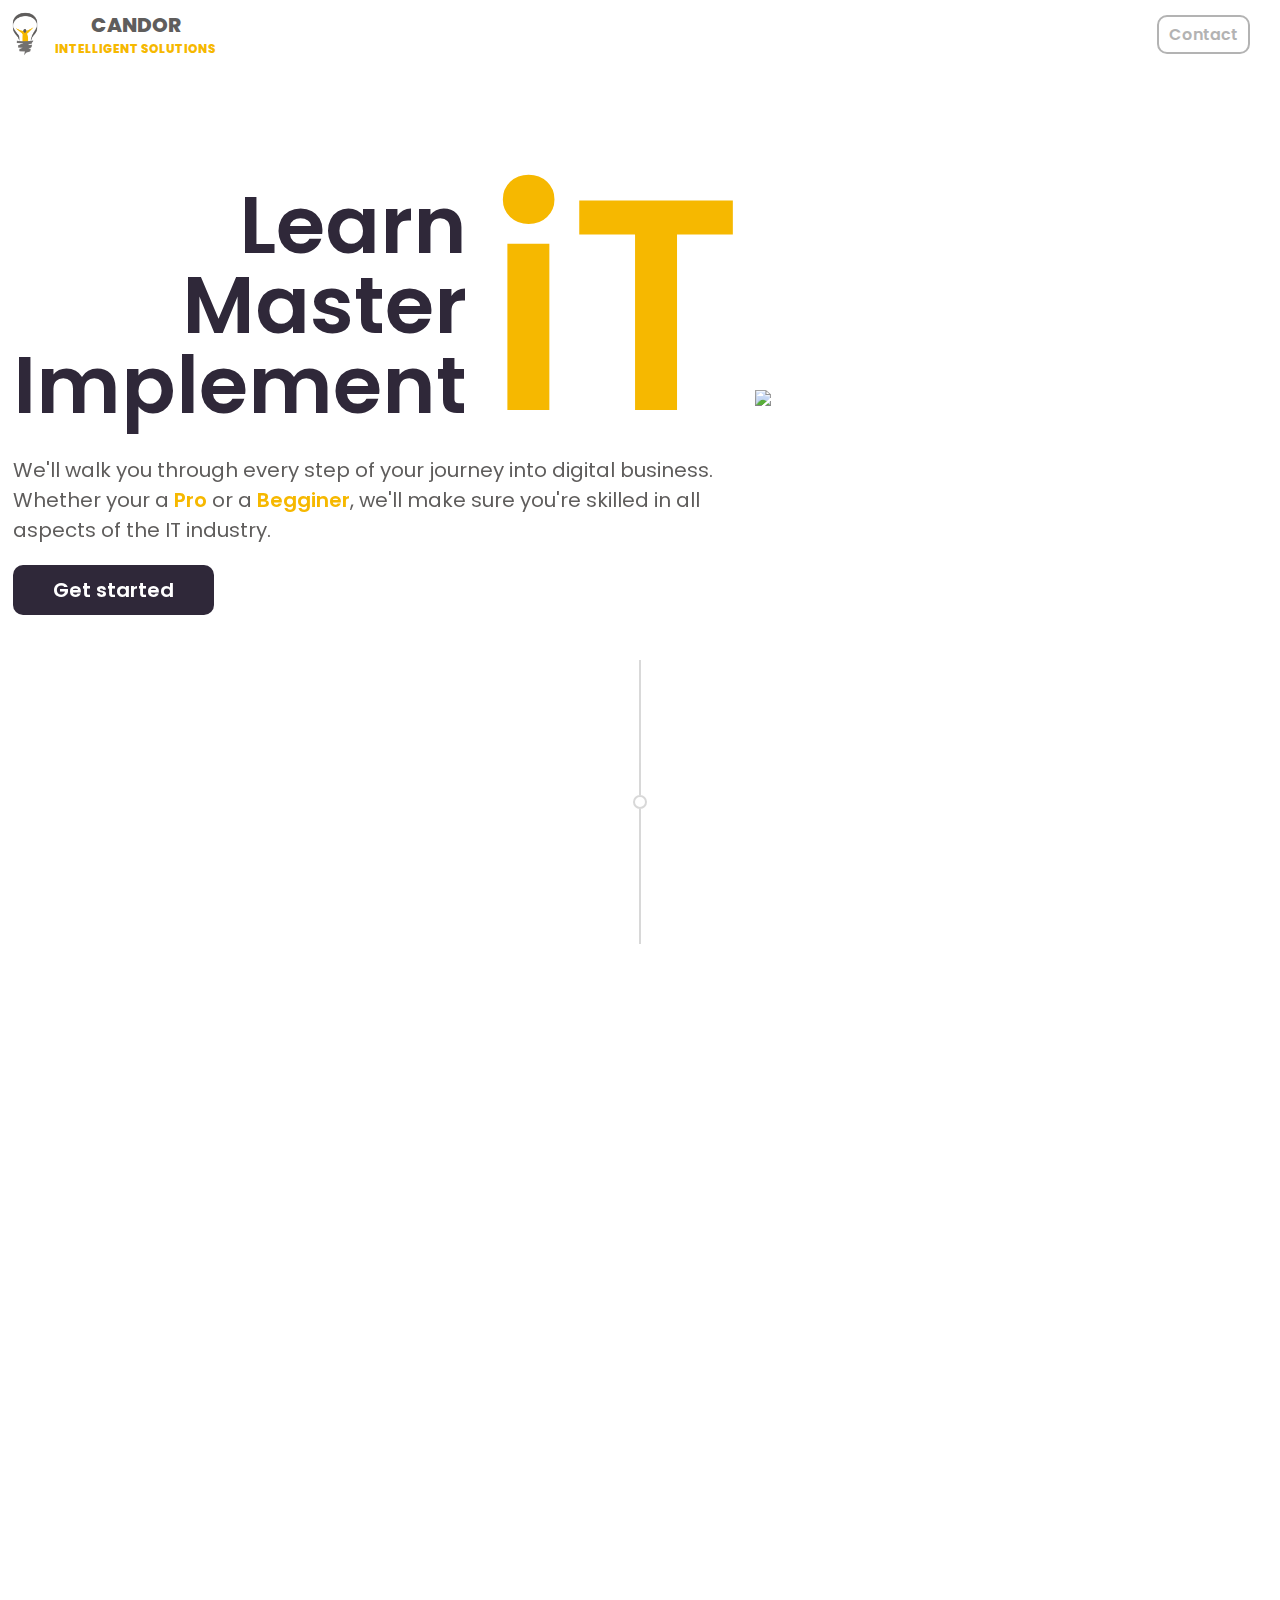
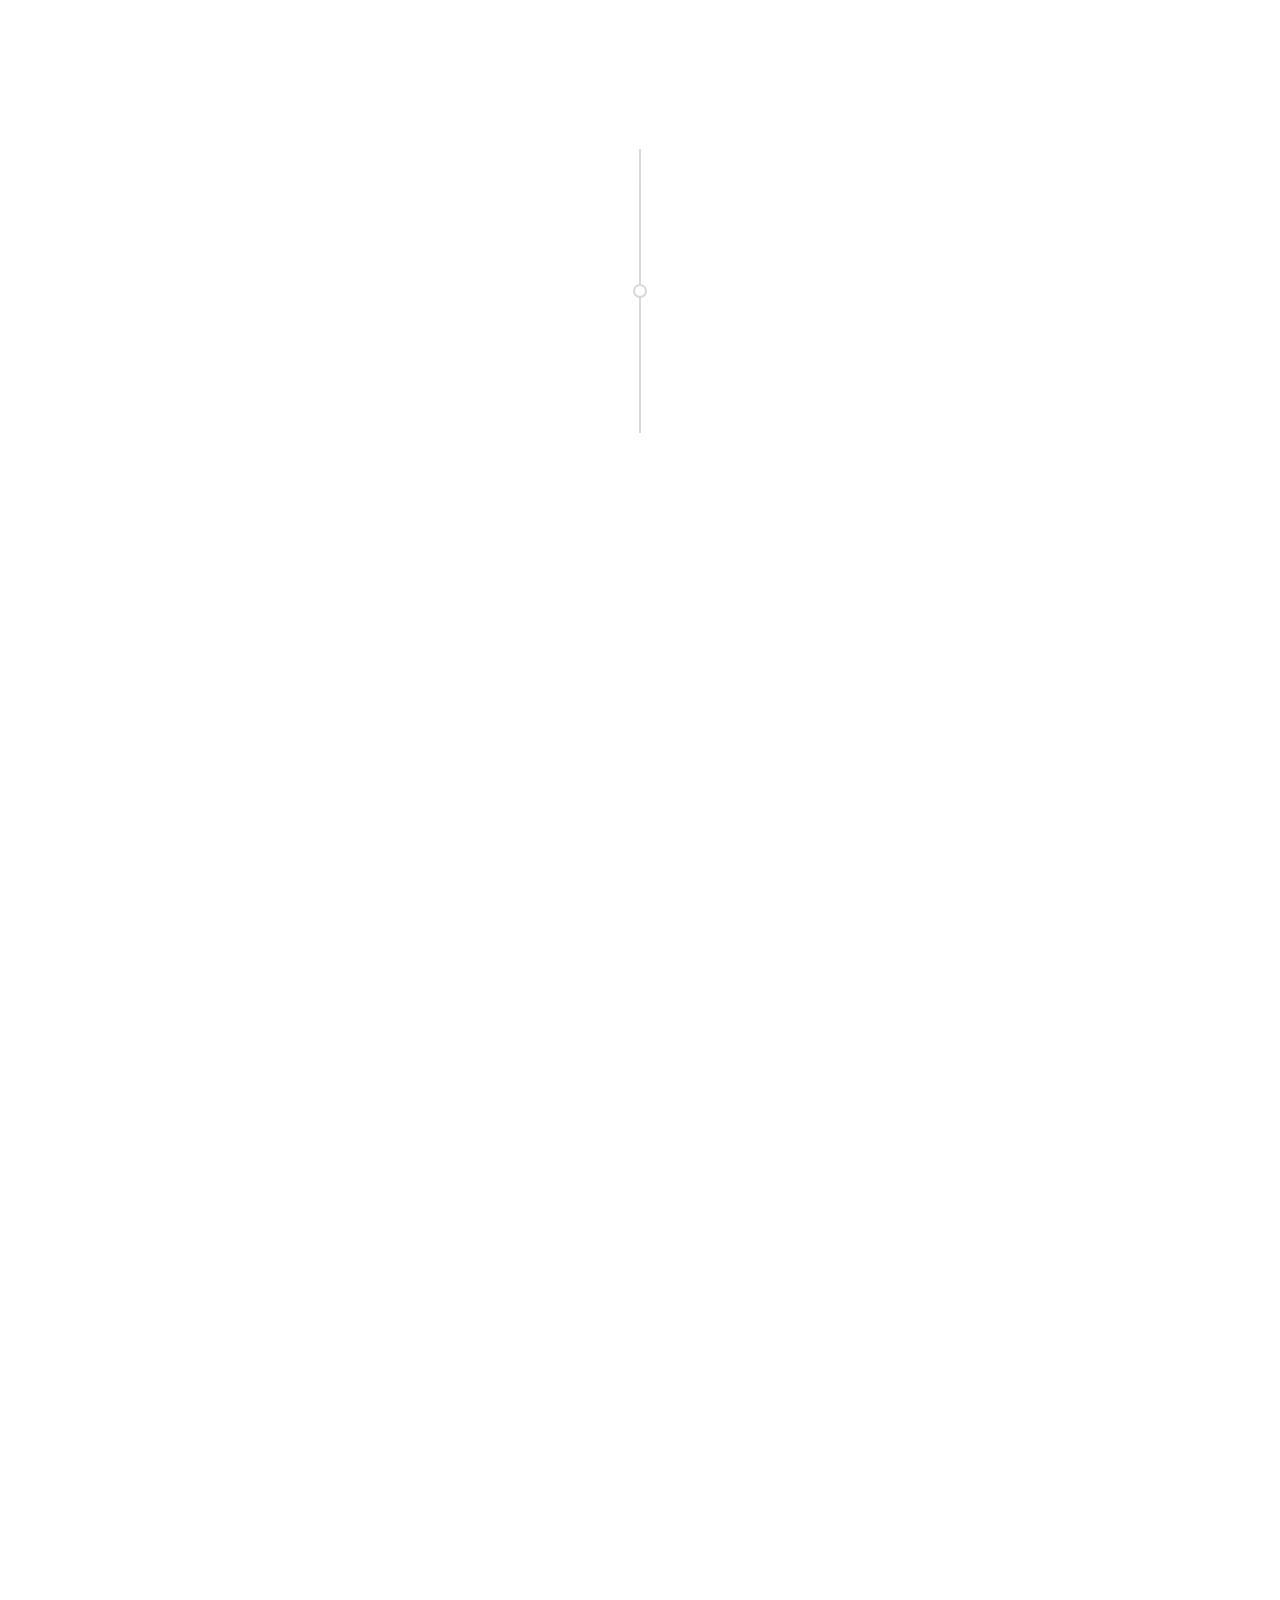
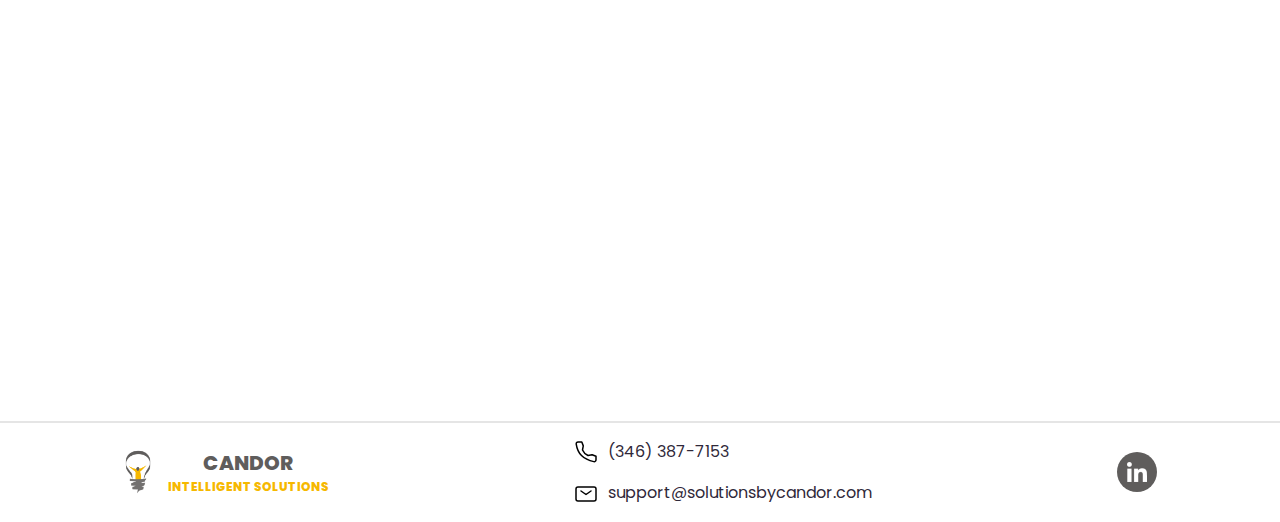
==== index.html @ 5cf7585d "Feat: upload everything" ====
<!--
GoDaddy creds


-->

<!DOCTYPE html>
<html lang="en">
    <head>
        
        <meta charset="UTF-8">
        
        <meta name="viewport" content="width=device-width, initial-scale=1.0, minimum-scale=1"/>
        <meta http-equiv="X-UA-Compatible" content="ie=edge">
        
        <!-- google fonts -->
        <link rel="preconnect" href="https://fonts.gstatic.com">
		<link href="https://fonts.googleapis.com/css?family=Poppins:400,600,800" rel="stylesheet">
        <link href="https://fonts.googleapis.com/css2?family=Varela+Round&display=swap" rel="stylesheet">

        <!-- own stylesheet-->
        <link rel="stylesheet" href="styles/style.css">

        <!-- animate on scroll-->
        <link rel="stylesheet" href="https://unpkg.com/aos@next/dist/aos.css" />

        <link rel="icon" href="assets/logo/icon.png">
        
        <title>Candor Intelligent Solutions</title>
         
    </head>
    
    <body>

    
        <div  data-aos="fade-in" class="img-n-text">
            
            <div class="textSide">
                <div style="display:flex;align-items: center;">
                <h1 class="bigHeader" data-aos="fade-in" data-aos-duration="500" style="text-align:right">
                    Learn<br>
                    Master<br>
                    Implement</span>
                </h1>
                <h1 style="
                    color: var(--logo-orange);
                    font-size: 300px;
                    margin: 0;
                    margin-left: 20px;
                    height: fit-content;
                    margin-bottom: -100px;
                    margin-top: -100px;
                    font-weight: 600;
                ">iT</h1>
                </div>
                <br>
                <div data-aos="fade-left" data-aos-delay="100">
                    <p class="sideParagraph">We'll walk you through every step of your journey into digital business. Whether your a <span class="orangeText">Pro</span> or a <span class="orangeText">Begginer</span>, we'll make sure you're skilled in all aspects of the IT industry.</p>
                    <a class="actionCall" href="contact.html">Get started</a>
                </div>
            </div>

            <img src="assets/young-man-graphic.png">
        </div>

        <div class="separatorContainer">
            <div class="separatorLine"></div>
            <div class="separatorCircle"></div>
            <div class="separatorLine"></div>
        </div>



        <div  data-aos="fade-in" class="img-n-text">
            <img src="assets/phonelaptop.png">
            <div class="textSide">
                <h1 class="bigHeader" data-aos="fade-in" data-aos-duration="500">
                    No time like <span class="orangeText">now.</span>
                </h1>
                <br>
                <div data-aos="fade-left" data-aos-delay="100">
                    <p class="sideParagraph">The IT industry is not only the most profitable industry of the 21st century, but it strategically influences every 
                        major job sector in the professional world. If you thrive on challenges, innovation, and personal development, IT is the <span class="orangeText">perfect</span> spot for you. 
                    </p>
                    <a class="actionCall" href="contact.html">Contact Us</a>
                </div>
            </div>
            
        </div>


        <div class="separatorContainer">
            <div class="separatorLine"></div>
            <div class="separatorCircle"></div>
            <div class="separatorLine"></div>
        </div>

        <div class="bigGap"></div>

        <div class="centerTextSection" data-aos="fade-in" data-aos-duration="500">
            <h1 class="bigHeader">Unlock your <span class="orangeText">potential.</span></h1>
            <p class="sideParagraph">We utilize self-paced roadmap courses to help you pave your own way through the IT industry.</p>
            <a class="actionCall" href="contact.html">Get in touch</a>
        </div>

        <div style="height:10vh"></div>

        <div id="courseBlockContainer" data-aos="fade-in" data-aos-duration="500">
            <div class="courseBlock">
                <img src="assets/svg/strategy.svg">
                <h2>Business Process Analyst</h2>
                <p>This course teaches you how to address both business and customer issues by leveraging data and modern technology.</p>

            </div>

            <div class="courseBlock">
                <img src="assets/svg/server.svg">
                <h2>System Administrator</h2>
                <p>This course teaches you how to manage the utilize IT platform technology for use by your company.</p>
                
            </div>

            <div class="courseBlock">
                <img src="assets/svg/app.svg">
                <h2>Application Developer</h2>
                <p>This course teaches you how to use various industry standard development tools to design and develop custom applications.</p>
                
            </div>

        </div>

        <div id="courseBlockContainer" data-aos="fade-in" data-aos-duration="500">
            <div class="courseBlock">
                <img src="assets/svg/tools.svg">
                <h2>Implementer</h2>
                <p>This course teaches you how to combine technical and business knowledge to solve a wide variety of problems.</p>

            </div>

            <div class="courseBlock">
                <img src="assets/svg/agile.svg">
                <h2>AGILE Project Manager</h2>
                <p>This course teaches you how to work alongside business leaders and teams to mangage technical projects.</p>
                
            </div>

            <div>
            </div>

        </div>


        <div class="bigGap"></div>

        
        


        <script src="https://unpkg.com/aos@next/dist/aos.js"></script>
        <script src="scripts/templating.js"></script>
        <script>
            renderNavbar();
            renderFooter();
            AOS.init();
        </script>
    </body>
    
</html>
---- styles/style.css ----
:root{
    --light-gray:rgb(179,179,179);
    --font-color:rgb(47 40 57);
    --logo-orange:rgb(246,184,0);
    --logo-gray:rgb(95,93,92);
}

body{
    font-family: 'Poppins';
    color:var(--font-color);
    margin:0;
}

.bigGap{
    height: 20vh;
}


/* NAVBAR */
#navbar{
    background: white;
    position: fixed;
    left:0;
    right:0;
    top:0;
    padding:10px;
    z-index: 9999;
    display: flex;
    justify-content: space-between;
}




/* logo(left side) */
.logo{
    display: flex;
    align-items: center;
    text-decoration: none;
}

.logo img{
    width: 30px;
    margin-right: 15px;
}

.logoText{
    display: grid;
    justify-items: center;
    width: fit-content;
    font-weight: 800;
    color:var(--logo-orange);
    font-size: 12px;
}

.logoText p{
    margin:0;
}

.candorText{
    color:var(--logo-gray);
    font-size: 20px;
}

/* right side */
#navbarSide{
    display: flex;
    align-items: center;
}

#navbarSide a{
    text-decoration: none;
    transition:.25s;
    color:var(--light-gray);
    font-weight: 600;
    margin-right: 20px;
}

#navbarSide a:hover{
    color:var(--logo-gray);
}

#contactButton{
    border:2px solid var(--light-gray);
    padding:5px;
    padding-left:10px;
    padding-right: 10px;
    border-radius: 10px;
}

#contactButton:hover{
    border:2px solid var(--logo-gray);
}

/* space under navbar */
.navbarGap{
    height: 20vh;
}

/* CENTER TEXT SECTION */

.centerTextSection > .bigHeader{
    text-align: center;
}

.centerTextSection > p{
    width: 40%;
    text-align: center;
    display:block;
    margin: auto;
    margin-bottom:2em;
    margin-top:2em;
}

.centerTextSection > .actionCall{
    margin: auto;
}

/* IMAGE AND TEXT SECTIONS */
/* image */
.img-n-text{
    display: flex;
    justify-content: space-evenly;
    align-items: center;
}

.img-n-text img{
    width: min(40%,650px);
    transition: .5s;
}


/* text */
.textSide{
    flex:.4;
}

.orangeText{
    color:var(--logo-orange);
    transition: .5s;
}

/*.bigHeader > .orangeText:hover{
    font-size: 120%;
    cursor:default;
}*/

.bigHeader{
    font-family: 'Poppins';
    font-weight: 600;
    font-size: 80px;
    margin:0;
    line-height: 1;
}


.sideParagraph{
    margin:0;
    font-size: 20px;
    color:var(--logo-gray);
}
.sideParagraph span{
    font-weight: 600;
}

/* call to action */
.actionCall{
    font-family: 'Poppins';
    display: block;
    width: fit-content;
    margin-top: 1em;
    padding: 10px;
    padding-left: 40px;
    padding-right: 40px;
    font-weight: 600;
    font-size: 20px;
    background: var(--font-color);
    color: white;
    border-radius: 10px;
    cursor: pointer;
    text-decoration: none;
    transition:.25s;
}

.actionCall:hover{
    background:var(--logo-orange);
    color:var(--font-color);
}


/*separator lines */
.separatorContainer{
    margin-top: 5vh;
    margin-bottom: 5vh;
    opacity: .5;
}
.separatorLine{
    width: 2px;
    height: 15vh;
    margin: auto;
    background: var(--light-gray);
}

.separatorCircle{
    width: 10px;
    height: 10px;
    border: 2px solid var(--light-gray);
    border-radius: 10px;
    margin: auto;
}


/* COURSE PREVIEW BLOCKS */
#courseBlockContainer{
    display:flex;
    justify-content: center;
    margin-top:15px;
}
.courseBlock{
    width: 20%;
    padding: 15px;
    background: rgb(255 245 215);
    border-radius: 15px;
    margin-right: 15px;
    transition: .5s;
}

.courseBlock h2{
    font-weight: 600;
}

.courseBlock img{
    padding: 7px;
    background: var(--logo-orange);
    border-radius: 10px;
    margin-left: auto;
    display:block;
}

/* CONTACT FORM */
#contactForm{
    width:50%;
    margin:auto;
    margin-top: 10vh;
    padding:15px;
    border-radius: 10px;
}

#contactForm p{
    display: flex;
    align-items: center;
}
#contactForm input{
    flex: 1;
    padding: 7px;
    font-size: 16px;
    border-radius: 10px;
    border: 2px solid rgb(0,0,0,0.1);
    font-family: 'Poppins';
    outline:none;

}

#contactForm img{
    vertical-align: middle;
    margin-right: 10px;
    padding:7px;
    height: fit-content;
    border-radius: 10px;
    background:rgb(255 219 113);
}

#contactForm textarea{
    width: 100%;
    height: 20vh;
    padding: 7px;
    font-size: 16px;
    border-radius: 10px;
    border: 2px solid rgb(0,0,0,0.1);
    font-family: 'Poppins';
    outline:none;
    resize: none;
}

#submitButton{
    display: block;
    width: fit-content;
    margin-left: auto;
    padding-left:15px !important;
    padding-right: 15px !important;
    cursor: pointer;
    background: var(--font-color);
    color: white;
    font-weight: 600;
}

/* FOOTER */
#footer{
    display: flex;
    align-items: center;
    justify-content: space-around;
    border-top: 2px solid rgb(0,0,0,0.1);
}

/* contacts */
#contacts a{
    display: block;
    text-decoration: none;
    color:var(--font-color);
    margin-top: 1em;
    margin-bottom: 1em;
    transition: .25s;
}

#contacts a:hover{
    transform:translate(0,-5px);
}

#contacts a img{
    vertical-align: middle;
    margin-right: 10px;
}

/* linkedin link */
#linkedinLink{
    background-color: var(--logo-gray);
    padding: 10px;
    border-radius: 1000px;
    cursor: pointer;
    transition: .25s;
}

#linkedinLink:hover{
    background:rgb(2 112 173);
    transform:translate(0,-5px);
}

#linkedinLink img{
    width: 20px;
    display: block;
}
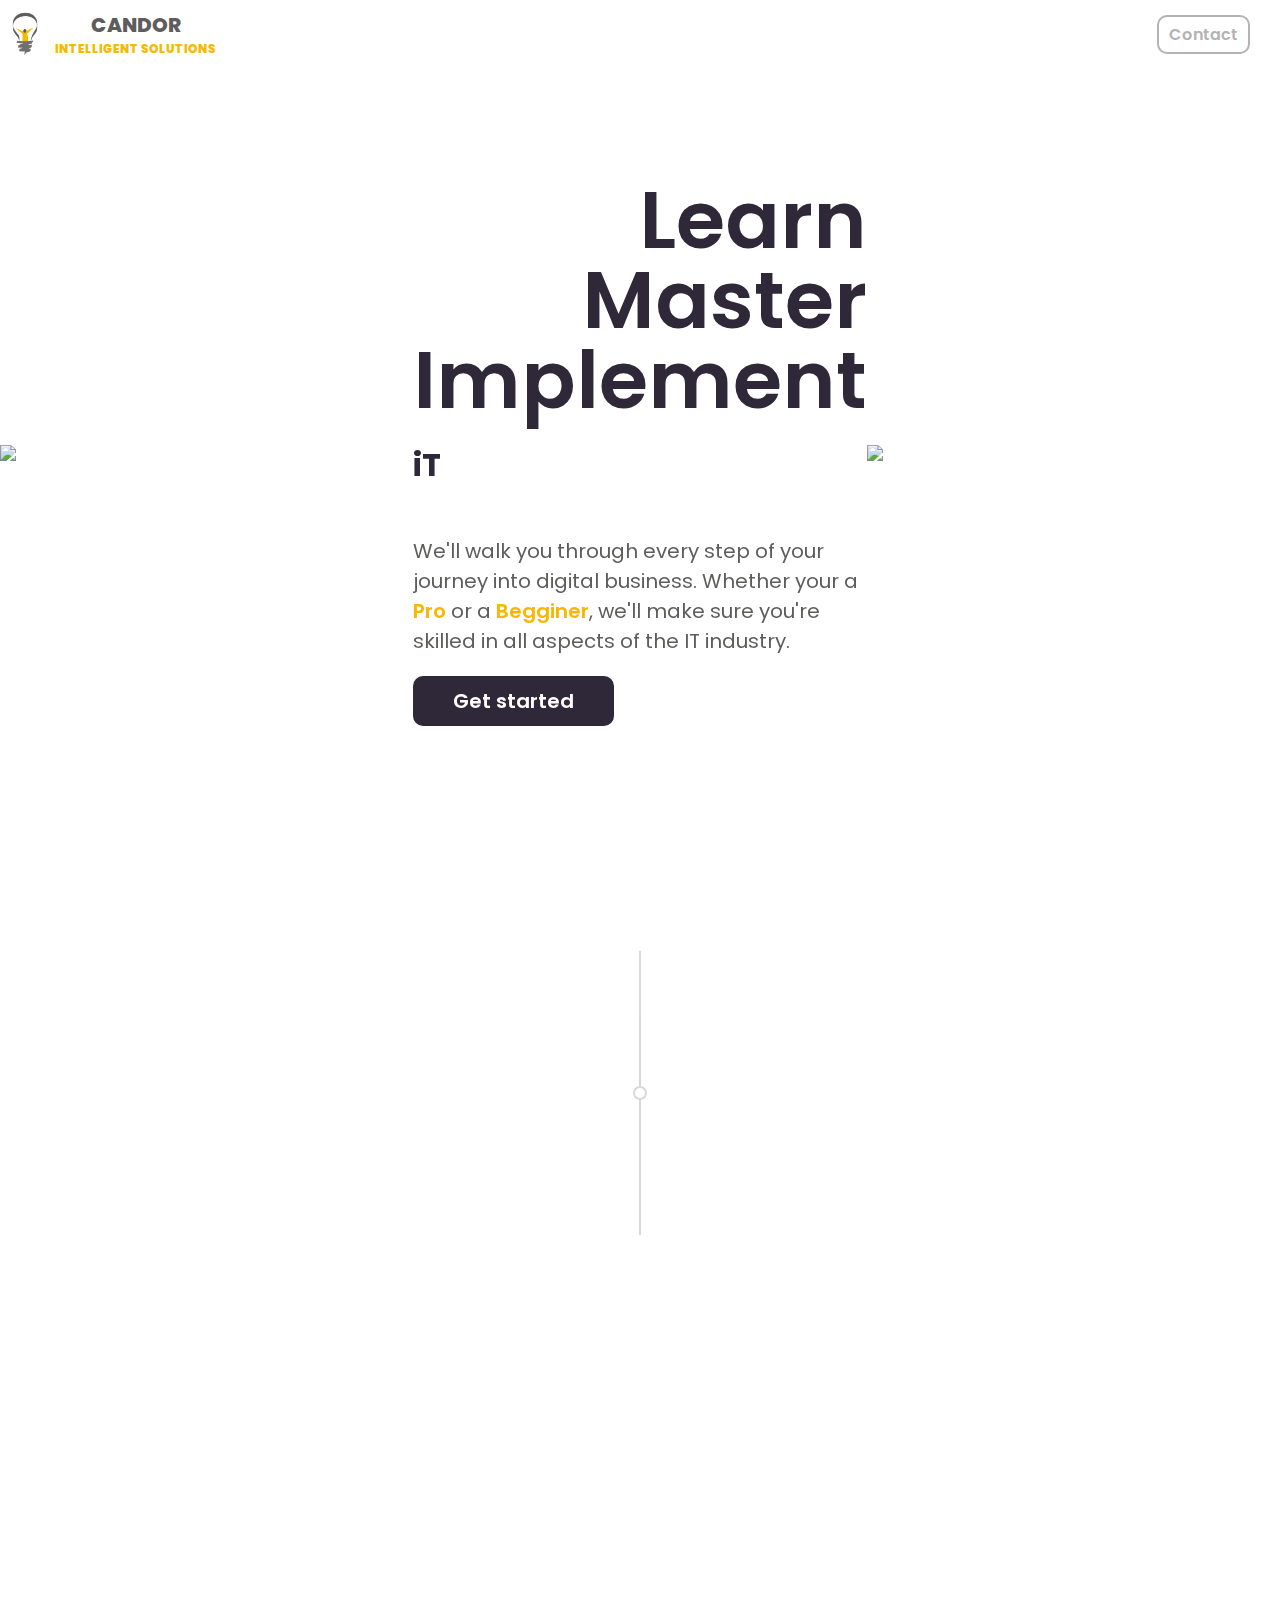
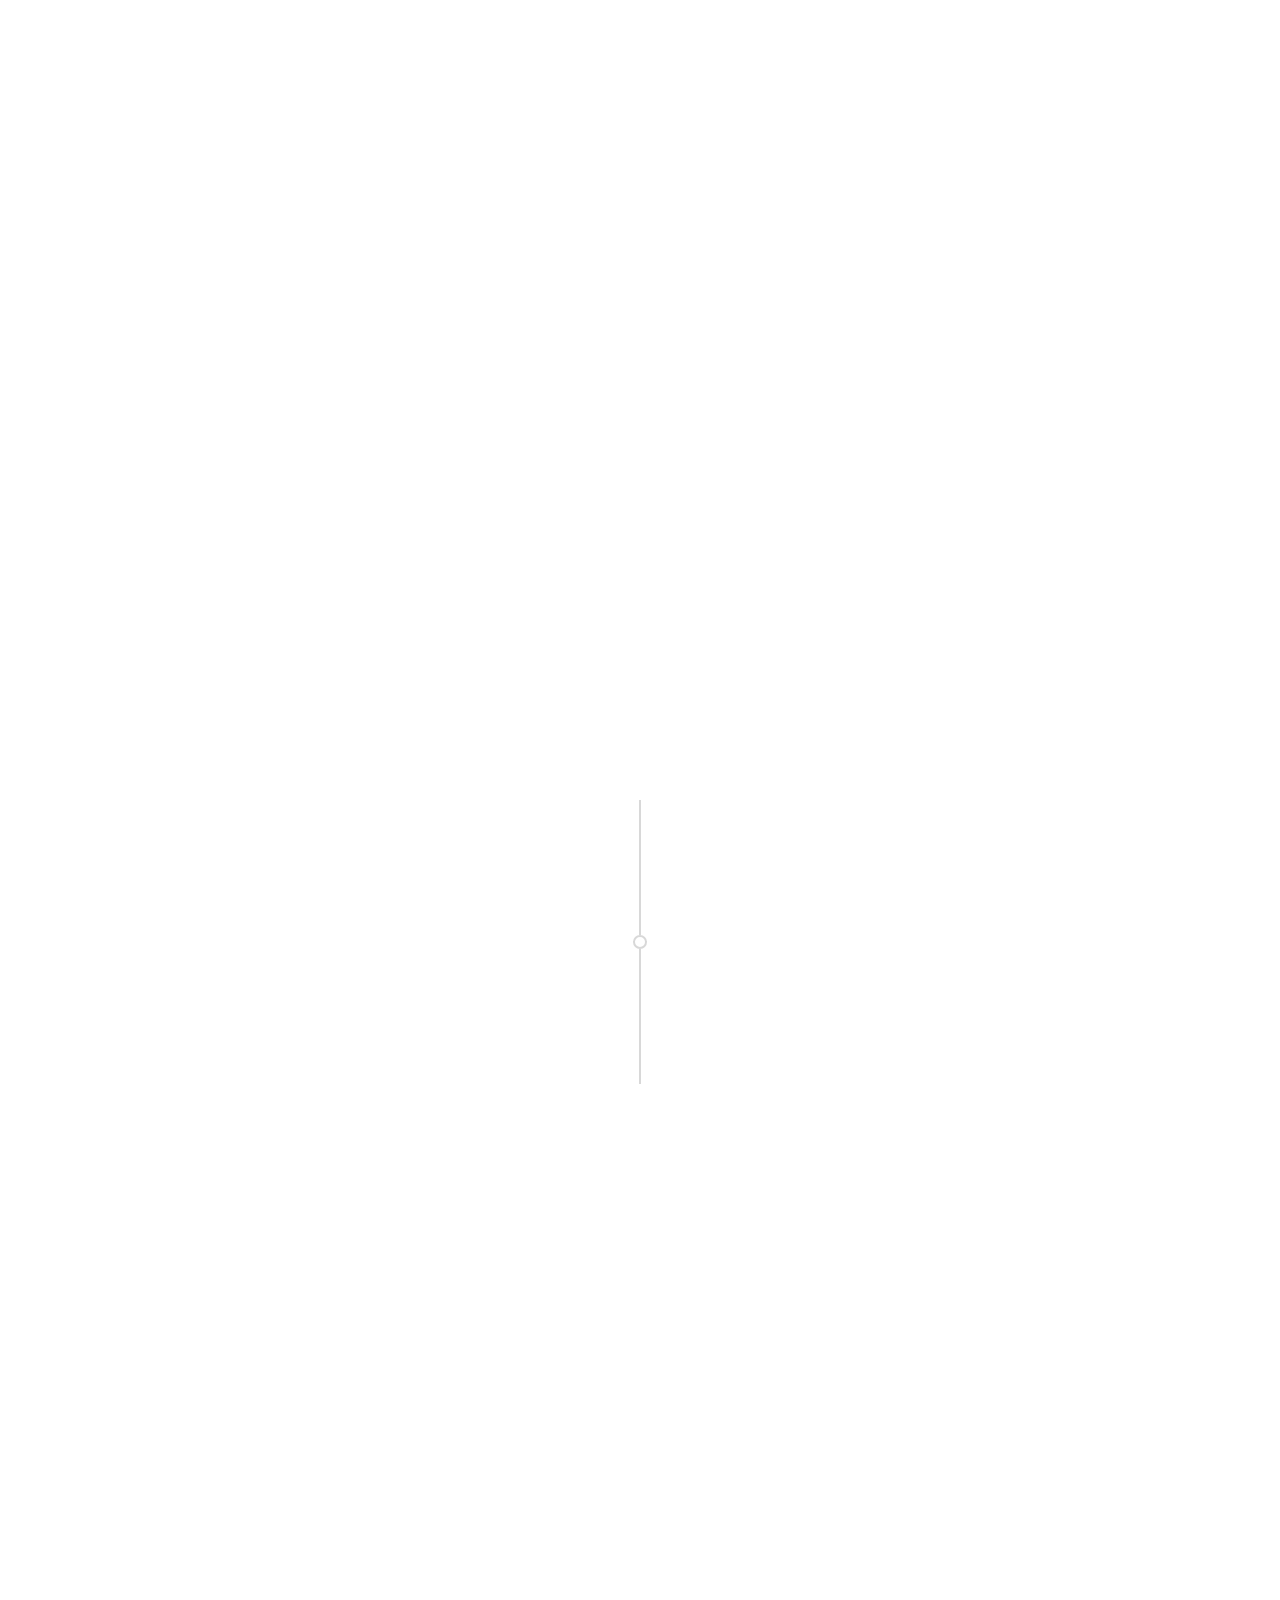
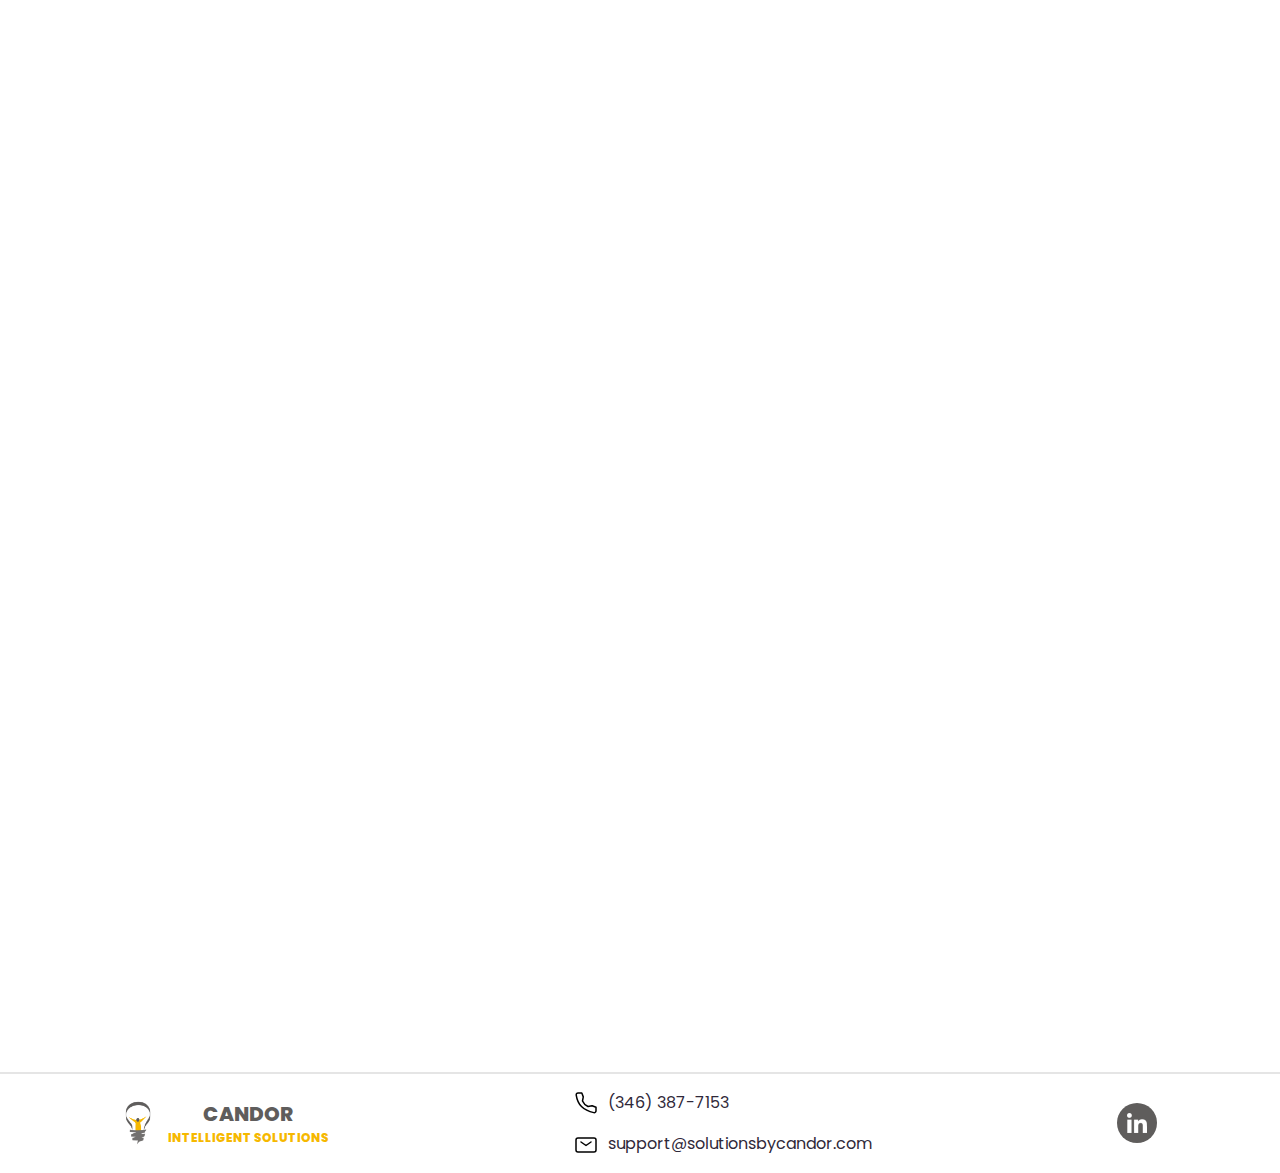
==== commit 1b6bb197: "Style: Adjust ui for mobile" ====
--- a/index.html
+++ b/index.html
@@ -34,24 +34,15 @@
 
     
         <div  data-aos="fade-in" class="img-n-text">
-            
+            <img src="assets/young-man-graphic.png" class="mobile">
             <div class="textSide">
-                <div style="display:flex;align-items: center;">
-                <h1 class="bigHeader" data-aos="fade-in" data-aos-duration="500" style="text-align:right">
-                    Learn<br>
-                    Master<br>
-                    Implement</span>
-                </h1>
-                <h1 style="
-                    color: var(--logo-orange);
-                    font-size: 300px;
-                    margin: 0;
-                    margin-left: 20px;
-                    height: fit-content;
-                    margin-bottom: -100px;
-                    margin-top: -100px;
-                    font-weight: 600;
-                ">iT</h1>
+                <div id="bigITHolder">
+                    <h1 class="bigHeader" data-aos="fade-in" data-aos-duration="500" style="text-align:right">
+                        Learn<br>
+                        Master<br>
+                        Implement</span>
+                    </h1>
+                    <h1 id="bigIT">iT</h1>
                 </div>
                 <br>
                 <div data-aos="fade-left" data-aos-delay="100">
@@ -60,8 +51,10 @@
                 </div>
             </div>
 
-            <img src="assets/young-man-graphic.png">
+            <img src="assets/young-man-graphic.png" class="desktop">
         </div>
+
+        <div class="bigGap mobile"></div>
 
         <div class="separatorContainer">
             <div class="separatorLine"></div>
@@ -69,10 +62,12 @@
             <div class="separatorLine"></div>
         </div>
 
+        <div class="bigGap mobile"></div>
+
 
 
         <div  data-aos="fade-in" class="img-n-text">
-            <img src="assets/phonelaptop.png">
+            <img src="assets/phonelaptop.png" style="display:block">
             <div class="textSide">
                 <h1 class="bigHeader" data-aos="fade-in" data-aos-duration="500">
                     No time like <span class="orangeText">now.</span>
@@ -87,6 +82,8 @@
             </div>
             
         </div>
+
+        <div class="bigGap mobile"></div>
 
 
         <div class="separatorContainer">
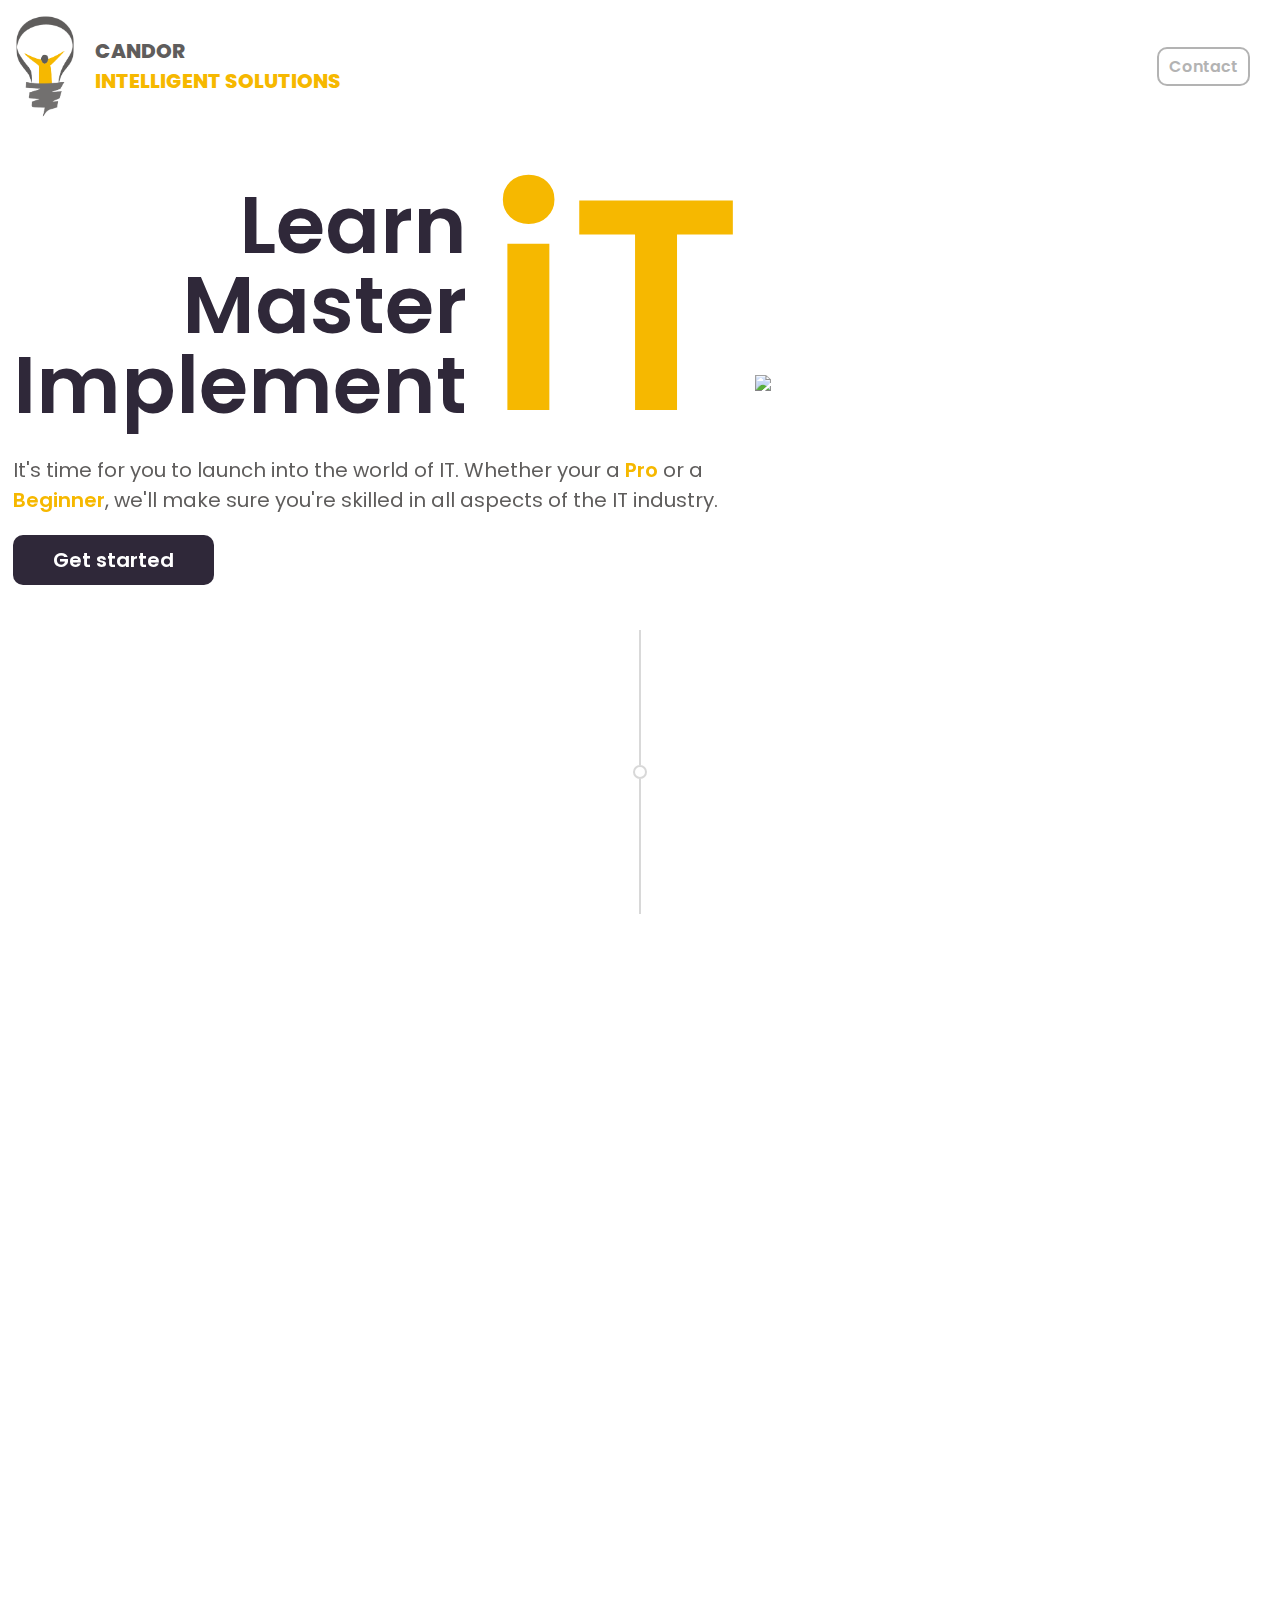
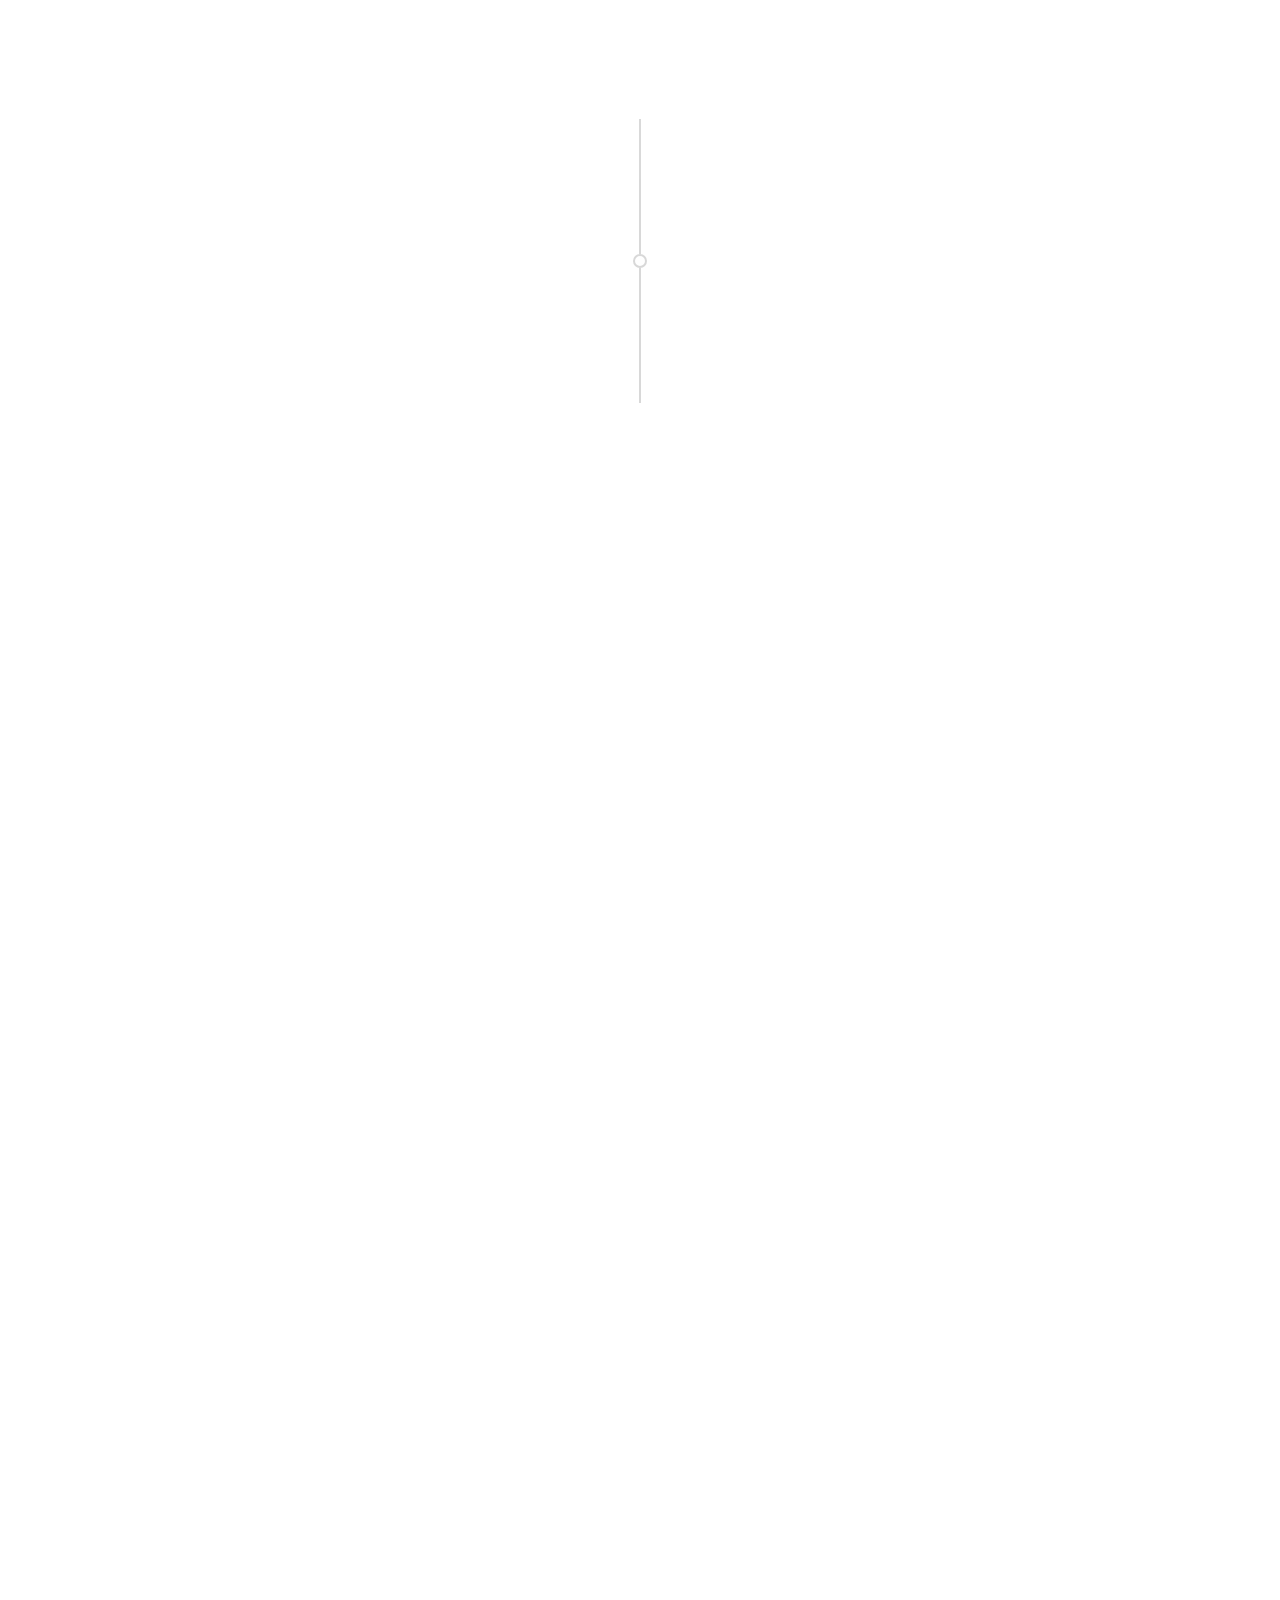
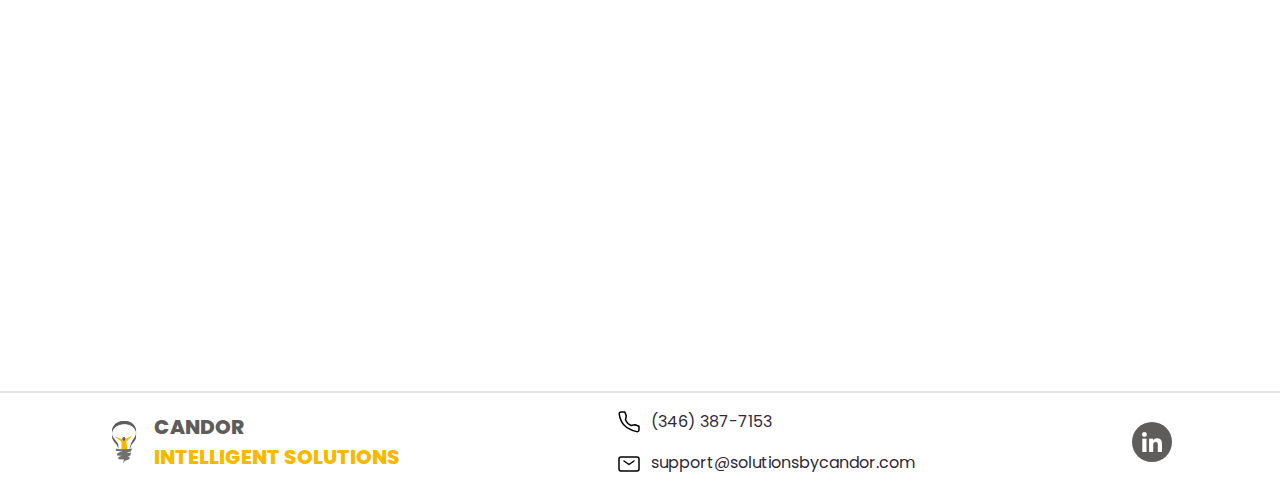
==== commit 4ce4c250: "Fix: wording" ====
--- a/index.html
+++ b/index.html
@@ -46,7 +46,7 @@
                 </div>
                 <br>
                 <div data-aos="fade-left" data-aos-delay="100">
-                    <p class="sideParagraph">We'll walk you through every step of your journey into digital business. Whether your a <span class="orangeText">Pro</span> or a <span class="orangeText">Begginer</span>, we'll make sure you're skilled in all aspects of the IT industry.</p>
+                    <p class="sideParagraph">It's time for you to launch into the world of IT. Whether your a <span class="orangeText">Pro</span> or a <span class="orangeText">Beginner</span>, we'll make sure you're skilled in all aspects of the IT industry.</p>
                     <a class="actionCall" href="contact.html">Get started</a>
                 </div>
             </div>
@@ -162,4 +162,4 @@
         </script>
     </body>
     
-</html>+</html>
--- a/styles/style.css
+++ b/styles/style.css
@@ -44,9 +44,12 @@
     margin-right: 15px;
 }
 
+#navbar > .logo img{
+    width: 70px;
+}
+
 .logoText{
     display: grid;
-    justify-items: center;
     width: fit-content;
     font-weight: 800;
     color:var(--logo-orange);
@@ -55,6 +58,7 @@
 
 .logoText p{
     margin:0;
+    font-size: 20px;
 }
 
 .candorText{
@@ -151,6 +155,22 @@
     font-size: 80px;
     margin:0;
     line-height: 1;
+}
+
+#bigIT{
+    color: var(--logo-orange);
+    font-size: 300px;
+    margin: 0;
+    margin-left: 20px;
+    height: fit-content;
+    margin-bottom: -100px;
+    margin-top: -100px;
+    font-weight: 600;
+}
+
+#bigITHolder{
+    display: flex;
+    align-items: center;
 }
 
 
@@ -338,4 +358,113 @@
 #linkedinLink img{
     width: 20px;
     display: block;
-}+}
+
+.mobile{
+    display: none;
+}
+
+/* MOBILE */
+@media only screen and (max-width: 950px) {
+
+    /* general */
+    .desktop{
+        display: none;
+    }
+
+    .mobile{
+        display: block;
+    }
+
+    .bigHeader{
+        font-size:40px;
+    }
+    .img-n-text{
+        display:block;
+    }
+
+    #bigIT{
+        font-size:120px;
+    }
+    #bigITHolder{
+        justify-content: center;
+
+    }
+
+    #bigITHolder > .bigHeader{
+        text-align: unset;
+    }
+
+    .bigHeader{
+        text-align: center;
+    }
+
+    .sideParagraph{
+        font-size: 16px;
+        width: 80%;
+        margin: auto;
+
+    }
+
+    .actionCall{
+        margin: auto;
+        margin-top: 1em;
+    }
+
+    .img-n-text img{
+        width: 80%;
+        margin: auto;
+        margin-bottom: 20px;
+    }
+
+    /* course blocks */
+    #courseBlockContainer{
+        display: block;
+        margin: 0;
+    }
+
+    .courseBlock{
+        width: 80%;
+        margin:auto;
+        margin-top:15px;
+    }
+
+    /* contact page */
+    #contactForm{
+        width: 80%;
+    }
+    #contactForm img{
+        display:none;
+    }
+
+    /* footer */
+    .centerTextSection p{
+        width: 80%;
+    }
+
+    #footer > .logo > .logoText{
+        display: none;
+    }
+
+    #contacts a{
+        margin:5px;
+        font-size: 12px;
+    }
+
+    #contacts a img{
+        width: 15px;
+    }
+
+    #navbar > .logo img{
+        width: 30px;
+    }
+
+    .logoText p{
+        font-size: unset;
+    }
+
+    .candorText{
+        font-size: 20px !important;
+    }
+    
+}
